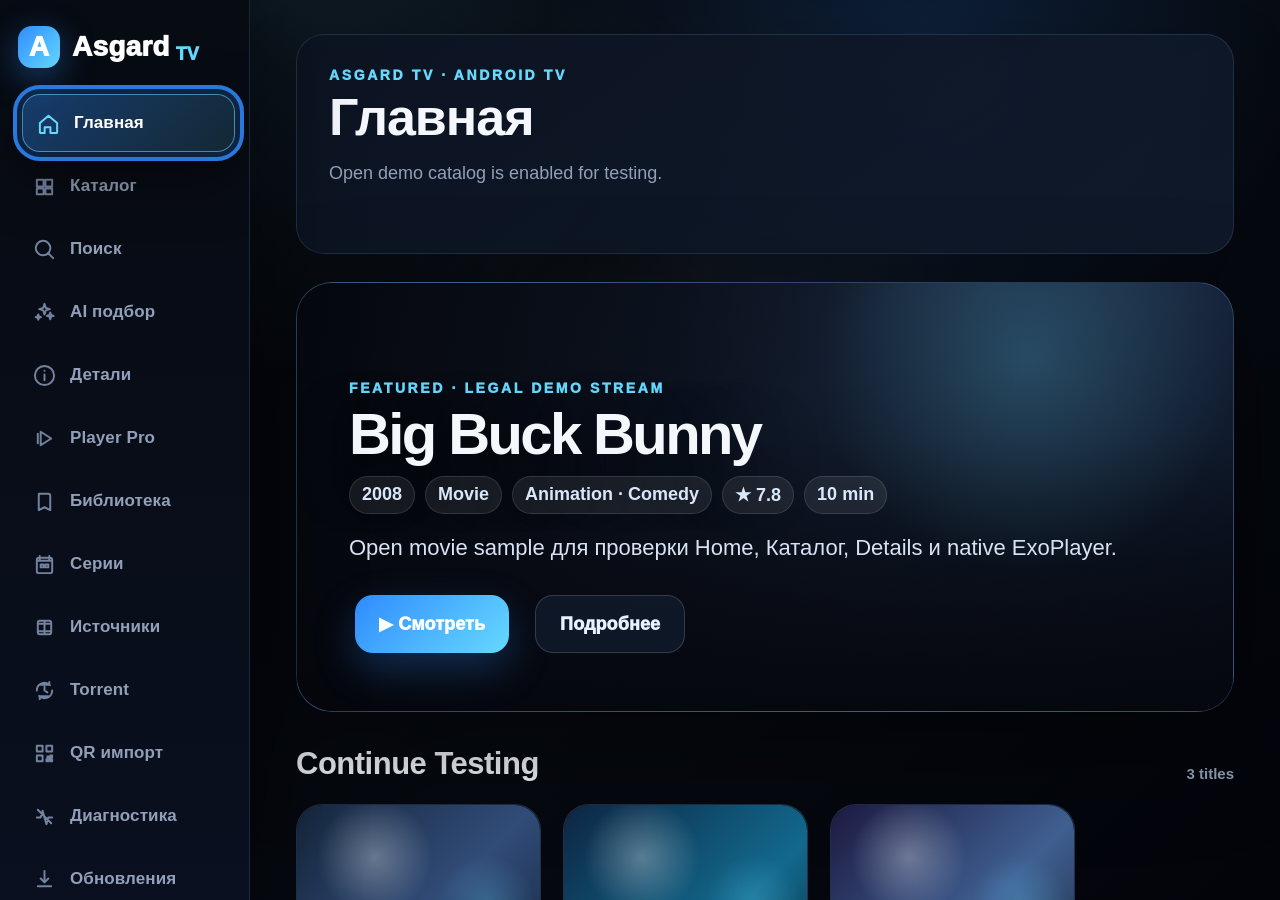
==== android/app/src/main/assets/web/index.html @ eaf51a94 "Load grouped search card runtime" ====
<!doctype html><html lang="ru"><head><meta charset="utf-8"><meta name="viewport" content="width=device-width,initial-scale=1"><title>Asgard TV</title><link rel="stylesheet" href="style.css"></head><body><aside id="menu"></aside><main id="app"></main><script src="ui.js"></script><script src="sources.js"></script><script src="native-search-runtime.js"></script><script src="source-search-hardening.js"></script><script src="store.js"></script><script src="input.js"></script><script src="updates.js"></script><script src="torrent.js"></script><script src="jacred-adapter.js"></script><script src="torrserver-adapter.js"></script><script src="parser_manager.js"></script><script src="main.js"></script><script src="stream.js"></script><script src="nav.js"></script><script src="content-fix.js"></script><script src="source-search.js"></script><script src="source-diagnostics.js"></script><script src="parser-settings.js"></script><script src="updates-ui.js"></script><script src="qa-stabilization.js"></script><script src="qa-stabilization-fix.js"></script><script src="source-manager.js"></script><script src="qr-import.js"></script><script src="diagnostics-health.js"></script><script src="onboarding.js"></script><script src="states.js"></script><script src="media-search.js"></script><script src="search-normalization-v2.js"></script><script src="title-media-search.js"></script><script src="search-parser-runtime-v4.js"></script><script src="media-task.js"></script><script src="media-task-creation-v2.js"></script><script src="media-task-api-fix-v3.js"></script><script src="metadata-files-v2.js"></script><script src="player-handoff-v2.js"></script><script src="streaming-readiness.js"></script><script src="stream-diagnostics.js"></script><script src="setup-wizard.js"></script><script src="continue-watching.js"></script><script src="diagnostics-v2.js"></script><script src="streaming-first-v2.js"></script><script src="one-click-playback-v5.js"></script><script src="search-card-groups-v6.js"></script><script src="demo-catalog-runtime.js"></script></body></html>
---- android/app/src/main/assets/web/style.css ----
:root{--bg:#05070d;--bg2:#070b12;--bg3:#0a1020;--panel:#0d1422;--panel2:#111b2d;--card:#101827;--card2:#111a2b;--line:rgba(120,160,220,.18);--text:#f4f7fb;--muted:#91a0b8;--accent:#2f8cff;--accent2:#66d9ff;--focus:rgba(47,140,255,.82);--sidebar:282px;--radius:28px}*{box-sizing:border-box}html,body{width:100%;height:100%;margin:0}body{background:radial-gradient(circle at 72% 4%,rgba(47,140,255,.16),transparent 30%),radial-gradient(circle at 22% 0%,rgba(102,217,255,.12),transparent 28%),linear-gradient(135deg,var(--bg),var(--bg2) 48%,#02040a);color:var(--text);font-family:Inter,Arial,sans-serif;overflow:hidden;font-size:18px;-webkit-font-smoothing:antialiased}body:before{content:'';position:fixed;inset:0;background:linear-gradient(90deg,rgba(5,7,13,.62),transparent 38%),radial-gradient(circle at 55% 30%,rgba(255,255,255,.04),transparent 36%);pointer-events:none;z-index:0}#menu{position:fixed;left:0;top:0;bottom:0;width:var(--sidebar);background:linear-gradient(180deg,rgba(7,11,18,.98),rgba(10,16,32,.96));padding:26px 18px;border-right:1px solid var(--line);overflow-y:auto;z-index:10;box-shadow:22px 0 80px rgba(0,0,0,.42)}.brand{display:flex;align-items:center;gap:12px;font-size:28px;font-weight:950;letter-spacing:.2px;margin:0 0 26px;color:#fff}.brand:after{content:' TV';color:var(--accent2);font-size:18px;margin-left:-6px;align-self:flex-end;margin-bottom:3px}.brand-mark{width:42px;height:42px;border-radius:14px;display:grid;place-items:center;background:linear-gradient(135deg,var(--accent),var(--accent2));box-shadow:0 10px 34px rgba(47,140,255,.42);font-weight:950}.nav-list{display:grid;gap:5px}.nav-item{padding:0 14px;margin:0;border-radius:18px;cursor:pointer;min-height:58px;display:flex;align-items:center;gap:14px;color:var(--muted);border:1px solid transparent;font-size:17px;font-weight:800;letter-spacing:.1px;transition:transform .16s ease,background .16s ease,border-color .16s ease,color .16s ease,box-shadow .16s ease}.nav-icon{width:23px;height:23px;flex:0 0 23px;fill:none;stroke:currentColor;stroke-width:2.05;stroke-linecap:round;stroke-linejoin:round;color:#73839d}.nav-item.active{color:var(--text);background:linear-gradient(135deg,rgba(47,140,255,.28),rgba(102,217,255,.08));border-color:rgba(102,217,255,.32);box-shadow:inset 4px 0 0 var(--accent)}.nav-item.active .nav-icon{color:var(--accent2)}.nav-item:hover,.nav-item:focus{color:#fff;background:linear-gradient(135deg,rgba(47,140,255,.38),rgba(102,217,255,.14));border-color:rgba(102,217,255,.55);outline:0;transform:translateX(4px);box-shadow:0 0 0 5px rgba(47,140,255,.18),0 16px 42px rgba(0,0,0,.35)}.nav-note{margin:22px 10px 0;color:#7688a3;font-size:12px;line-height:1.45}.nav-sub,.nav-group-title{display:none}.focusable:focus,.btn:focus,input:focus,textarea:focus,select:focus,.card:focus,.panel:focus,.setting-card:focus,.episode:focus,.actor:focus,.file-row:focus,.source-row:focus,.state-card:focus{outline:4px solid var(--focus);outline-offset:5px;box-shadow:0 0 0 9px rgba(47,140,255,.20),0 22px 58px rgba(0,0,0,.52)}#app{position:fixed;left:var(--sidebar);right:0;top:0;bottom:0;overflow:auto;padding:34px 46px 58px;scroll-behavior:smooth;z-index:1}.page{max-width:1620px;margin:0 auto}.home-premium{padding-bottom:20px}.premium-hero{min-height:485px;border-radius:36px;position:relative;overflow:hidden;border:1px solid rgba(120,160,220,.20);box-shadow:0 34px 110px rgba(0,0,0,.48);display:grid;grid-template-columns:minmax(0,1.1fr) 420px;align-items:end;padding:52px;margin-bottom:34px;background-size:cover}.premium-hero:before{content:'';position:absolute;inset:0;background:radial-gradient(circle at 78% 18%,rgba(102,217,255,.24),transparent 26%),linear-gradient(90deg,rgba(5,7,13,.96) 0%,rgba(5,7,13,.78) 42%,rgba(5,7,13,.25) 100%),linear-gradient(0deg,rgba(5,7,13,.95) 0%,rgba(5,7,13,.12) 64%)}.hero-shade{position:absolute;inset:0;background:linear-gradient(180deg,transparent,rgba(5,7,13,.18))}.hero-copy,.hero-card-preview{position:relative;z-index:1}.hero-copy{max-width:910px}.premium-hero h1{font-size:76px;line-height:.96;margin:10px 0 14px;letter-spacing:-2.6px;text-shadow:0 18px 56px rgba(0,0,0,.72)}.eyebrow{color:var(--accent2);font-size:14px;text-transform:uppercase;letter-spacing:2.6px;font-weight:950;margin:0 0 8px}.meta-line{display:flex;flex-wrap:wrap;gap:10px;margin:0 0 18px;color:#d9e7fb;font-weight:800}.meta-line span{background:rgba(244,247,251,.08);border:1px solid rgba(244,247,251,.12);border-radius:999px;padding:7px 12px}.hero-desc{font-size:22px;line-height:1.42;max-width:820px;color:#d7e3f5;margin:0 0 26px;display:-webkit-box;-webkit-line-clamp:3;-webkit-box-orient:vertical;overflow:hidden}.hero-cta{display:flex;gap:14px;align-items:center}.hero-card-preview{align-self:center;justify-self:end;width:330px}.hero-card-preview .poster{height:410px;box-shadow:0 30px 90px rgba(0,0,0,.58);transform:rotate(1.5deg)}.hero,.spotlight,.panel,.feature-card,.detail,.torrent-row,.source-row,.state-card{background:linear-gradient(145deg,rgba(13,20,34,.94),rgba(17,27,45,.86));border:1px solid var(--line);border-radius:var(--radius);box-shadow:0 18px 60px rgba(0,0,0,.28)}.hero{min-height:220px;padding:32px;margin:0 0 28px;display:flex;justify-content:space-between;gap:26px}.hero h1{font-size:52px;line-height:1.03;margin:8px 0 12px;letter-spacing:-1px}.muted{color:var(--muted)}.layout2{display:grid;grid-template-columns:minmax(0,2fr) minmax(320px,1fr);gap:24px}.spotlight{display:grid;grid-template-columns:270px minmax(0,1fr);gap:26px;padding:24px}.panel,.feature-card{padding:24px}.spotlight h2,.detail h2,.catalog-hero h2{font-size:42px;margin:8px 0 12px;letter-spacing:-.8px}.btn{background:linear-gradient(135deg,var(--accent),var(--accent2));color:white;border:0;border-radius:18px;padding:15px 24px;margin:6px;font-weight:950;cursor:pointer;min-height:58px;font-size:18px;letter-spacing:.1px;box-shadow:0 16px 42px rgba(47,140,255,.28)}.btn.secondary{background:rgba(17,27,45,.82);color:#e9f1ff;border:1px solid rgba(244,247,251,.16);box-shadow:none}.btn.danger{background:#5b1d26;color:#fff;border:1px solid rgba(255,150,150,.25);box-shadow:none}.chip{display:inline-flex;align-items:center;border:1px solid rgba(102,217,255,.24);border-radius:999px;padding:7px 12px;margin:4px;color:#cde8ff;background:rgba(47,140,255,.12);font-size:14px;font-weight:800}.shelf{margin:32px 0;clear:both}.shelf-head{display:flex;justify-content:space-between;align-items:end;margin-bottom:14px}.shelf h2{font-size:31px;margin:0;letter-spacing:-.5px}.shelf-head span{color:var(--muted);font-size:15px;font-weight:700}.cards{display:flex;gap:22px;overflow-x:auto;overflow-y:hidden;padding:8px 0 30px;scroll-padding-left:8px}.cards::-webkit-scrollbar{height:10px}.cards::-webkit-scrollbar-thumb{background:rgba(120,160,220,.24);border-radius:999px}.card{flex:0 0 275px;width:275px;background:linear-gradient(180deg,rgba(17,26,43,.98),rgba(13,20,34,.95));border-radius:26px;border:1px solid var(--line);cursor:pointer;overflow:hidden;transition:transform .16s ease,border-color .16s ease,box-shadow .16s ease}.card:focus{transform:translateY(-8px) scale(1.035);border-color:rgba(102,217,255,.72)}.card-body{padding:17px}.card h3{font-size:22px;line-height:1.12;margin:4px 0 9px;letter-spacing:-.3px}.card p{font-size:15px;line-height:1.35}.poster{height:320px;border-radius:26px;position:relative;overflow:hidden;background:linear-gradient(135deg,#253a61,#111,#1a4a7a)}.poster-wide{height:250px}.card .poster{border-radius:26px 26px 0 0}.poster:before{content:'';position:absolute;inset:0;background:radial-gradient(circle at 32% 18%,rgba(255,255,255,.30),transparent 20%),radial-gradient(circle at 78% 34%,rgba(102,217,255,.24),transparent 18%),linear-gradient(0deg,rgba(0,0,0,.70),transparent 54%)}.poster span{position:absolute;left:16px;bottom:16px;background:rgba(5,7,13,.80);border:1px solid rgba(255,255,255,.18);border-radius:999px;padding:8px 12px;font-size:13px;font-weight:900}.art1{background:linear-gradient(135deg,#16283f,#314c78 45%,#07101f)}.art2{background:linear-gradient(135deg,#0d2542,#12698d 52%,#070b12)}.art3{background:linear-gradient(135deg,#1c1940,#3f5f91 48%,#080a11)}.art4{background:linear-gradient(135deg,#102f3e,#4d7ea4 50%,#111827)}.art5{background:linear-gradient(135deg,#240f19,#5c2736 50%,#0a1020)}.art6{background:linear-gradient(135deg,#101f45,#5962d6 52%,#070b12)}.progress-line{height:7px;background:#1b2639;border-radius:999px;overflow:hidden;margin:14px 0 8px}.progress-line i{display:block;height:100%;background:linear-gradient(90deg,var(--accent),var(--accent2));border-radius:999px}.progress-label{font-size:13px!important;margin:0}.catalog-hero{display:grid;grid-template-columns:360px 1fr;gap:28px;align-items:center;padding:26px;margin-bottom:28px;background:linear-gradient(145deg,rgba(13,20,34,.94),rgba(17,27,45,.84));border:1px solid var(--line);border-radius:var(--radius)}.catalog-hero .poster{height:230px}.module-row,.source-card,.file-row{display:flex;justify-content:space-between;gap:16px;padding:16px;margin:10px 0;background:rgba(244,247,251,.055);border:1px solid rgba(244,247,251,.09);border-radius:18px}.file-row.selected{border-color:rgba(102,217,255,.6);background:rgba(47,140,255,.16)}input,textarea,select{width:100%;padding:17px 18px;margin:8px 0;background:#0a1220;color:#fff;border:1px solid rgba(120,160,220,.30);border-radius:18px;min-height:60px;font-size:19px}.search-box{position:sticky;top:0;z-index:6;background:linear-gradient(180deg,rgba(5,7,13,.98),rgba(5,7,13,.88));display:grid;grid-template-columns:minmax(0,1fr) auto auto;gap:14px;margin:-6px 0 24px;padding:10px 0 16px}.states,.settings-grid,.media-grid,.library-grid{display:grid;grid-template-columns:repeat(3,minmax(0,1fr));gap:18px}.states .panel{min-height:145px}.detail{display:grid;grid-template-columns:350px minmax(0,1fr);gap:32px;padding:28px}.premium-detail .poster{height:430px}.detail p{font-size:19px;line-height:1.48}.detail-actions{margin:18px 0}.ai-orb{width:82px;height:82px;border-radius:50%;display:grid;place-items:center;font-weight:900;font-size:28px;background:radial-gradient(circle,#66d9ff,#2f8cff 60%,#061226);box-shadow:0 0 35px rgba(47,140,255,.7)}.actors{display:flex;gap:18px;flex-wrap:wrap}.actor{width:138px;text-align:center;background:rgba(255,255,255,.05);border:1px solid rgba(255,255,255,.1);border-radius:20px;padding:14px}.actor div{width:64px;height:64px;margin:0 auto 10px;border-radius:50%;background:linear-gradient(135deg,#263a61,#66d9ff)}.player-shell{background:#03060c;border-radius:30px;border:1px solid var(--line);overflow:hidden}.video-art{height:520px;background:linear-gradient(135deg,#152134,#314965,#0b0f16);position:relative;display:flex;align-items:end;padding:32px}.video-art>span{font-size:42px;font-weight:900}.next-card{position:absolute;right:32px;bottom:32px;width:280px;background:rgba(8,13,22,.86);border:1px solid rgba(255,255,255,.12);border-radius:22px;padding:18px}.player-controls{padding:24px}.timeline{height:10px;background:#1c2638;border-radius:999px;overflow:hidden}.timeline i{display:block;height:100%;background:linear-gradient(90deg,var(--accent),var(--accent2))}.control-row{display:flex;align-items:center;justify-content:center;gap:18px;padding:18px}.control-row button{min-width:56px;min-height:56px;border-radius:50%;border:1px solid rgba(255,255,255,.14);background:#111a2b;color:#fff}.main-play{background:var(--accent)!important}.calendar-grid{display:grid;grid-template-columns:repeat(7,1fr);gap:8px}.calendar-grid span{height:44px;border-radius:12px;background:rgba(255,255,255,.06);display:grid;place-items:center}.calendar-grid .hot{background:rgba(47,140,255,.38)}.episode-list{display:grid;gap:16px}.episode{display:grid;grid-template-columns:150px 1fr auto;gap:20px;align-items:center;background:rgba(13,20,34,.9);border:1px solid var(--line);border-radius:24px;padding:14px}.episode .poster{height:96px;border-radius:16px}.qr-box{height:330px;border-radius:30px;background:repeating-linear-gradient(45deg,#fff 0 16px,#111 16px 32px);color:#111;display:grid;place-items:center;font-size:60px;font-weight:900;border:18px solid #fff}.toast{position:fixed;right:34px;bottom:34px;background:var(--accent);color:white;padding:18px 24px;border-radius:18px;font-weight:900;z-index:20}pre{white-space:pre-wrap;background:#070d18;padding:18px;border-radius:16px;color:#dce9ff;border:1px solid rgba(120,160,220,.16)}.warn{background:rgba(47,140,255,.10);border:1px solid rgba(102,217,255,.28);color:#dceeff;padding:16px;border-radius:18px;margin:0 0 20px}.stream-box{background:rgba(255,255,255,.055);border:1px solid rgba(255,255,255,.1);border-radius:18px;padding:16px;margin:12px 0}.torrent-row,.source-row{padding:20px;margin:16px 0}.state-card{display:flex;align-items:center;gap:24px;padding:26px;margin:18px 0;min-height:150px}.state-card h2{margin:0 0 8px;font-size:32px}.state-card p{margin:0;color:var(--muted);font-size:18px;line-height:1.45}.state-icon{width:76px;height:76px;border-radius:24px;display:grid;place-items:center;font-size:38px;font-weight:950;background:rgba(47,140,255,.14);border:1px solid rgba(102,217,255,.28);color:var(--accent2);flex:0 0 76px}.state-loading .state-icon{animation:spin 1.25s linear infinite}.state-error{border-color:rgba(255,120,120,.42);background:linear-gradient(145deg,rgba(70,18,26,.78),rgba(17,27,45,.86))}.state-error .state-icon{color:#ff9aa9;background:rgba(255,90,110,.13);border-color:rgba(255,120,120,.36)}.state-success{border-color:rgba(102,217,255,.38)}.state-empty .state-icon{color:#b8c6d9;background:rgba(255,255,255,.06);border-color:rgba(255,255,255,.12)}.state-actions{margin-top:14px}.state-actions .btn{margin-left:0}@keyframes spin{from{transform:rotate(0)}to{transform:rotate(360deg)}}@media(max-width:1280px){:root{--sidebar:250px}.premium-hero{grid-template-columns:1fr;min-height:430px}.hero-card-preview{display:none}.premium-hero h1{font-size:58px}.card{flex-basis:245px;width:245px}.poster{height:290px}}@media(max-width:1100px){:root{--sidebar:220px}.hero h1{font-size:40px}.layout2,.spotlight,.detail,.states,.settings-grid,.media-grid,.library-grid,.catalog-hero{grid-template-columns:1fr}.hero-stats{display:none}.nav-item{font-size:15px;min-height:54px}.premium-hero{padding:36px}.premium-hero h1{font-size:46px}}
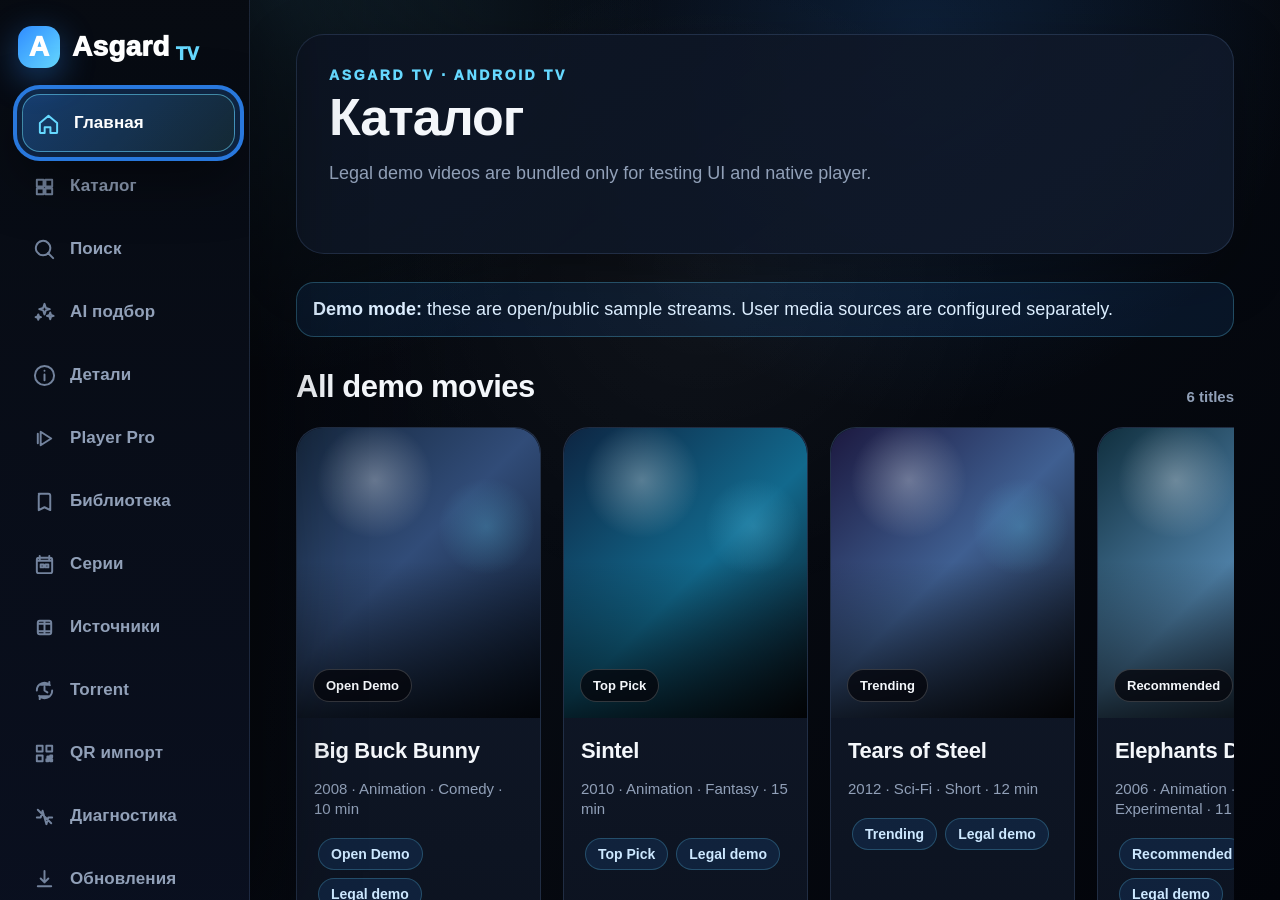
==== commit 6354bf84: "Load metadata home after demo runtime" ====
--- a/android/app/src/main/assets/web/index.html
+++ b/android/app/src/main/assets/web/index.html
@@ -1 +1 @@
-<!doctype html><html lang="ru"><head><meta charset="utf-8"><meta name="viewport" content="width=device-width,initial-scale=1"><title>Asgard TV</title><link rel="stylesheet" href="style.css"></head><body><aside id="menu"></aside><main id="app"></main><script src="ui.js"></script><script src="sources.js"></script><script src="native-search-runtime.js"></script><script src="source-search-hardening.js"></script><script src="store.js"></script><script src="input.js"></script><script src="updates.js"></script><script src="torrent.js"></script><script src="jacred-adapter.js"></script><script src="torrserver-adapter.js"></script><script src="parser_manager.js"></script><script src="main.js"></script><script src="stream.js"></script><script src="nav.js"></script><script src="content-fix.js"></script><script src="source-search.js"></script><script src="source-diagnostics.js"></script><script src="parser-settings.js"></script><script src="updates-ui.js"></script><script src="qa-stabilization.js"></script><script src="qa-stabilization-fix.js"></script><script src="source-manager.js"></script><script src="qr-import.js"></script><script src="diagnostics-health.js"></script><script src="onboarding.js"></script><script src="states.js"></script><script src="media-search.js"></script><script src="search-normalization-v2.js"></script><script src="title-media-search.js"></script><script src="search-parser-runtime-v4.js"></script><script src="media-task.js"></script><script src="media-task-creation-v2.js"></script><script src="media-task-api-fix-v3.js"></script><script src="metadata-files-v2.js"></script><script src="player-handoff-v2.js"></script><script src="streaming-readiness.js"></script><script src="stream-diagnostics.js"></script><script src="setup-wizard.js"></script><script src="continue-watching.js"></script><script src="diagnostics-v2.js"></script><script src="streaming-first-v2.js"></script><script src="one-click-playback-v5.js"></script><script src="search-card-groups-v6.js"></script><script src="demo-catalog-runtime.js"></script></body></html>
+<!doctype html><html lang="ru"><head><meta charset="utf-8"><meta name="viewport" content="width=device-width,initial-scale=1"><title>Asgard TV</title><link rel="stylesheet" href="style.css"></head><body><aside id="menu"></aside><main id="app"></main><script src="ui.js"></script><script src="sources.js"></script><script src="native-search-runtime.js"></script><script src="source-search-hardening.js"></script><script src="store.js"></script><script src="input.js"></script><script src="updates.js"></script><script src="torrent.js"></script><script src="jacred-adapter.js"></script><script src="torrserver-adapter.js"></script><script src="parser_manager.js"></script><script src="main.js"></script><script src="stream.js"></script><script src="nav.js"></script><script src="content-fix.js"></script><script src="source-search.js"></script><script src="source-diagnostics.js"></script><script src="parser-settings.js"></script><script src="updates-ui.js"></script><script src="qa-stabilization.js"></script><script src="qa-stabilization-fix.js"></script><script src="source-manager.js"></script><script src="qr-import.js"></script><script src="diagnostics-health.js"></script><script src="onboarding.js"></script><script src="states.js"></script><script src="media-search.js"></script><script src="search-normalization-v2.js"></script><script src="title-media-search.js"></script><script src="search-parser-runtime-v4.js"></script><script src="media-task.js"></script><script src="media-task-creation-v2.js"></script><script src="media-task-api-fix-v3.js"></script><script src="metadata-files-v2.js"></script><script src="player-handoff-v2.js"></script><script src="streaming-readiness.js"></script><script src="stream-diagnostics.js"></script><script src="setup-wizard.js"></script><script src="continue-watching.js"></script><script src="diagnostics-v2.js"></script><script src="streaming-first-v2.js"></script><script src="one-click-playback-v5.js"></script><script src="search-card-groups-v6.js"></script><script src="demo-catalog-runtime.js"></script><script src="home-metadata-v7.js"></script><script src="home-metadata-force-v8.js"></script></body></html>
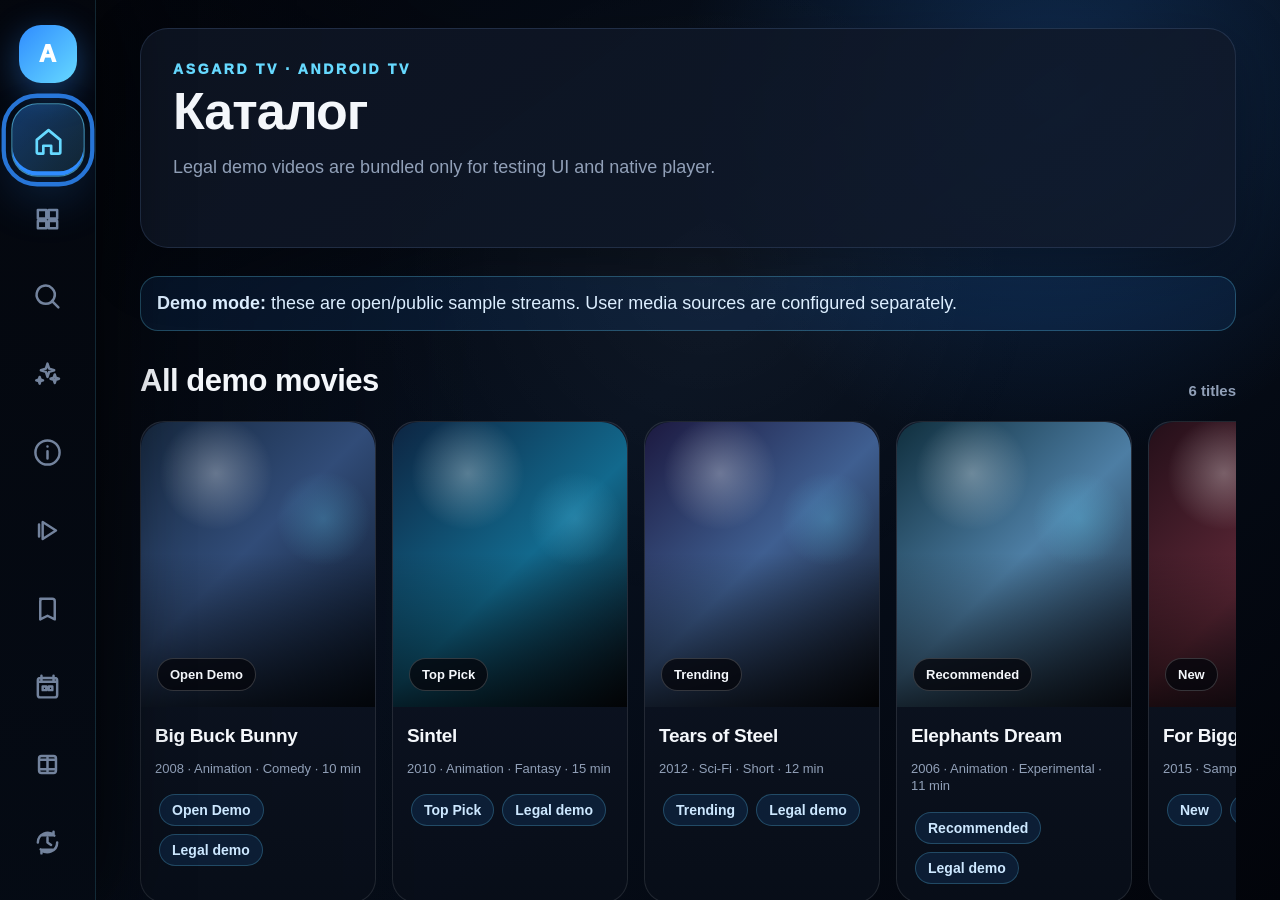
==== commit 4b8bfd82: "Load Lampa-inspired UX layer" ====
--- a/android/app/src/main/assets/web/index.html
+++ b/android/app/src/main/assets/web/index.html
@@ -1 +1 @@
-<!doctype html><html lang="ru"><head><meta charset="utf-8"><meta name="viewport" content="width=device-width,initial-scale=1"><title>Asgard TV</title><link rel="stylesheet" href="style.css"></head><body><aside id="menu"></aside><main id="app"></main><script src="ui.js"></script><script src="sources.js"></script><script src="native-search-runtime.js"></script><script src="source-search-hardening.js"></script><script src="store.js"></script><script src="input.js"></script><script src="updates.js"></script><script src="torrent.js"></script><script src="jacred-adapter.js"></script><script src="torrserver-adapter.js"></script><script src="parser_manager.js"></script><script src="main.js"></script><script src="stream.js"></script><script src="nav.js"></script><script src="content-fix.js"></script><script src="source-search.js"></script><script src="source-diagnostics.js"></script><script src="parser-settings.js"></script><script src="updates-ui.js"></script><script src="qa-stabilization.js"></script><script src="qa-stabilization-fix.js"></script><script src="source-manager.js"></script><script src="qr-import.js"></script><script src="diagnostics-health.js"></script><script src="onboarding.js"></script><script src="states.js"></script><script src="media-search.js"></script><script src="search-normalization-v2.js"></script><script src="title-media-search.js"></script><script src="search-parser-runtime-v4.js"></script><script src="media-task.js"></script><script src="media-task-creation-v2.js"></script><script src="media-task-api-fix-v3.js"></script><script src="metadata-files-v2.js"></script><script src="player-handoff-v2.js"></script><script src="streaming-readiness.js"></script><script src="stream-diagnostics.js"></script><script src="setup-wizard.js"></script><script src="continue-watching.js"></script><script src="diagnostics-v2.js"></script><script src="streaming-first-v2.js"></script><script src="one-click-playback-v5.js"></script><script src="search-card-groups-v6.js"></script><script src="demo-catalog-runtime.js"></script><script src="home-metadata-v7.js"></script><script src="home-metadata-force-v8.js"></script></body></html>
+<!doctype html><html lang="ru"><head><meta charset="utf-8"><meta name="viewport" content="width=device-width,initial-scale=1"><title>Asgard TV</title><link rel="stylesheet" href="style.css"><link rel="stylesheet" href="lampa-style-v15.css"></head><body><aside id="menu"></aside><main id="app"></main><script src="ui.js"></script><script src="sources.js"></script><script src="native-search-runtime.js"></script><script src="source-search-hardening.js"></script><script src="store.js"></script><script src="input.js"></script><script src="updates.js"></script><script src="torrent.js"></script><script src="jacred-adapter.js"></script><script src="torrserver-adapter.js"></script><script src="parser_manager.js"></script><script src="main.js"></script><script src="stream.js"></script><script src="nav.js"></script><script src="content-fix.js"></script><script src="source-search.js"></script><script src="source-diagnostics.js"></script><script src="parser-settings.js"></script><script src="updates-ui.js"></script><script src="qa-stabilization.js"></script><script src="qa-stabilization-fix.js"></script><script src="source-manager.js"></script><script src="qr-import.js"></script><script src="diagnostics-health.js"></script><script src="onboarding.js"></script><script src="states.js"></script><script src="media-search.js"></script><script src="search-normalization-v2.js"></script><script src="title-media-search.js"></script><script src="search-parser-runtime-v4.js"></script><script src="search-timeout-v11.js"></script><script src="media-task.js"></script><script src="media-task-creation-v2.js"></script><script src="media-task-api-fix-v3.js"></script><script src="metadata-files-v2.js"></script><script src="metadata-api-compat-v10.js"></script><script src="metadata-loader-v12.js"></script><script src="player-handoff-v2.js"></script><script src="streaming-readiness.js"></script><script src="stream-diagnostics.js"></script><script src="setup-wizard.js"></script><script src="continue-watching.js"></script><script src="diagnostics-v2.js"></script><script src="streaming-first-v2.js"></script><script src="one-click-playback-v5.js"></script><script src="search-card-groups-v6.js"></script><script src="demo-catalog-runtime.js"></script><script src="home-metadata-v7.js"></script><script src="home-metadata-force-v8.js"></script><script src="home-metadata-enrich-v9.js"></script><script src="metadata-provider-v13.js"></script><script src="home-tmdb-v14.js"></script><script src="lampa-ux-v15.js"></script></body></html>
--- a/android/app/src/main/assets/web/lampa-style-v15.css
+++ b/android/app/src/main/assets/web/lampa-style-v15.css
@@ -0,0 +1,14 @@
+/* Asgard Lampa-inspired TV UX layer. Uses Asgard colors, not Lampa branding/assets. */
+:root{--lampa-rail:96px;--lampa-side:116px;--lampa-top:88px;--lampa-gap:18px;--lampa-soft:rgba(255,255,255,.055);--lampa-glass:rgba(8,13,22,.72)}
+body{background:radial-gradient(circle at 82% 10%,rgba(47,140,255,.22),transparent 28%),linear-gradient(140deg,#03050b,#07101e 48%,#02040a)!important}
+#menu{width:var(--lampa-rail)!important;padding:22px 12px!important;background:linear-gradient(180deg,rgba(4,7,14,.98),rgba(5,11,21,.95))!important;border-right:1px solid rgba(102,217,255,.15)!important;box-shadow:18px 0 70px rgba(0,0,0,.55)!important;overflow:hidden!important}
+#app{left:var(--lampa-rail)!important;padding:28px 44px 70px!important}
+.brand{height:64px;margin:0 0 20px!important;justify-content:center;font-size:0!important}.brand span:not(.brand-mark){display:none!important}.brand-mark{width:58px!important;height:58px!important;border-radius:22px!important;font-size:24px!important}
+.brand:after{display:none!important}.nav-list{gap:10px!important}.nav-item{width:68px!important;height:68px!important;min-height:68px!important;padding:0!important;justify-content:center!important;border-radius:24px!important;margin:0 auto!important}.nav-item span{display:none!important}.nav-icon{width:29px!important;height:29px!important;flex:0 0 29px!important}.nav-note{display:none!important}.nav-item.active{box-shadow:inset 0 -4px 0 var(--accent),0 20px 45px rgba(47,140,255,.20)!important}.nav-item:hover,.nav-item:focus{transform:scale(1.08)!important}
+.page{max-width:1780px!important}.lampa-shell{display:grid;gap:26px}.lampa-topbar{position:sticky;top:-28px;z-index:8;margin:-28px -44px 10px;padding:24px 44px 18px;background:linear-gradient(180deg,rgba(3,5,11,.98),rgba(3,5,11,.82),rgba(3,5,11,0));backdrop-filter:blur(14px);display:flex;align-items:center;justify-content:space-between}.lampa-title h1{font-size:42px;line-height:1;margin:0;letter-spacing:-1px}.lampa-title p{margin:7px 0 0;color:var(--muted);font-size:16px}.lampa-tabs{display:flex;gap:10px;align-items:center;flex-wrap:wrap}.lampa-tab{border:1px solid rgba(255,255,255,.12);background:rgba(255,255,255,.07);border-radius:999px;padding:10px 15px;color:#d9e7fb;font-weight:900;font-size:14px}.lampa-tab.active{background:linear-gradient(135deg,rgba(47,140,255,.45),rgba(102,217,255,.16));border-color:rgba(102,217,255,.45)}
+.search-box{position:sticky!important;top:76px!important;grid-template-columns:minmax(0,1fr) auto!important;gap:12px!important;padding:14px!important;margin:0 0 20px!important;border:1px solid rgba(102,217,255,.16);border-radius:28px;background:rgba(7,13,25,.78)!important;backdrop-filter:blur(16px);box-shadow:0 22px 60px rgba(0,0,0,.36)}.search-box input{margin:0!important;min-height:70px!important;border-radius:22px!important;font-size:28px!important;background:rgba(255,255,255,.07)!important}.search-box .btn{min-height:70px!important;border-radius:22px!important}
+.card{flex-basis:236px!important;width:236px!important;border-radius:24px!important;background:linear-gradient(180deg,rgba(16,24,40,.96),rgba(8,14,25,.96))!important;border-color:rgba(255,255,255,.10)!important}.card .poster{height:330px!important}.card-body{padding:14px!important}.card h3{font-size:19px!important;line-height:1.15!important;display:-webkit-box;-webkit-line-clamp:2;-webkit-box-orient:vertical;overflow:hidden}.card p{font-size:13px!important}.cards{gap:16px!important;padding-bottom:24px!important}.card:focus{transform:translateY(-10px) scale(1.055)!important;border-color:rgba(102,217,255,.85)!important;box-shadow:0 0 0 7px rgba(47,140,255,.20),0 35px 80px rgba(0,0,0,.65)!important}.poster-img{background-size:cover!important;background-position:center!important}
+.lampa-search-grid{display:grid;grid-template-columns:repeat(auto-fill,minmax(218px,1fr));gap:20px;align-items:start}.lampa-search-grid .card{width:100%!important;flex:unset!important}.lampa-card-actions{display:grid;grid-template-columns:1fr;gap:8px;margin-top:12px}.lampa-card-actions .btn{width:100%;margin:0!important;min-height:48px!important;font-size:14px!important;border-radius:16px!important;padding:10px!important}.lampa-card-actions .btn.secondary{opacity:.9}
+.lampa-detail{display:grid;grid-template-columns:320px minmax(0,1fr) 430px;gap:28px;align-items:start}.lampa-detail-poster .poster{height:470px;border-radius:28px;box-shadow:0 32px 80px rgba(0,0,0,.58)}.lampa-detail-main h1{font-size:56px;line-height:.98;margin:8px 0 16px;letter-spacing:-1.8px}.lampa-detail-main p{font-size:18px;line-height:1.48}.lampa-actions{display:flex;gap:12px;flex-wrap:wrap;margin:20px 0}.lampa-actions .btn{margin:0!important}.lampa-side-panel{background:linear-gradient(180deg,rgba(13,20,34,.92),rgba(6,11,21,.92));border:1px solid rgba(102,217,255,.18);border-radius:28px;padding:18px;max-height:calc(100vh - 150px);overflow:auto}.lampa-side-panel h2{font-size:24px;margin:0 0 12px}.lampa-source{display:grid;grid-template-columns:1fr auto;gap:14px;align-items:center;padding:15px;margin:10px 0;border-radius:20px;background:rgba(255,255,255,.06);border:1px solid rgba(255,255,255,.09)}.lampa-source h3{font-size:17px;margin:0 0 8px;line-height:1.18}.lampa-source p{font-size:13px;margin:0;color:var(--muted);word-break:break-all}.lampa-source .btn{margin:0!important;min-height:46px!important;border-radius:16px!important;font-size:14px!important}.lampa-source.best{border-color:rgba(102,217,255,.45);background:rgba(47,140,255,.12)}
+.lampa-seasons{display:grid;grid-template-columns:repeat(auto-fill,minmax(220px,1fr));gap:14px}.lampa-season{padding:18px;border-radius:22px;background:rgba(255,255,255,.06);border:1px solid rgba(255,255,255,.1)}.lampa-season h3{font-size:20px;margin:0 0 8px}.lampa-season .btn{width:100%;margin:12px 0 0!important}.lampa-state{padding:36px;border-radius:32px;background:linear-gradient(145deg,rgba(13,20,34,.94),rgba(17,27,45,.78));border:1px solid rgba(102,217,255,.18);box-shadow:0 24px 85px rgba(0,0,0,.45)}.lampa-state h1{font-size:48px;margin:0 0 12px}.lampa-state p{font-size:19px;line-height:1.45;color:var(--muted)}
+@media(max-width:1280px){.lampa-detail{grid-template-columns:260px minmax(0,1fr)}.lampa-side-panel{grid-column:1/-1;max-height:none}.lampa-detail-main h1{font-size:44px}.lampa-search-grid{grid-template-columns:repeat(auto-fill,minmax(190px,1fr))}.card .poster{height:285px!important}}
